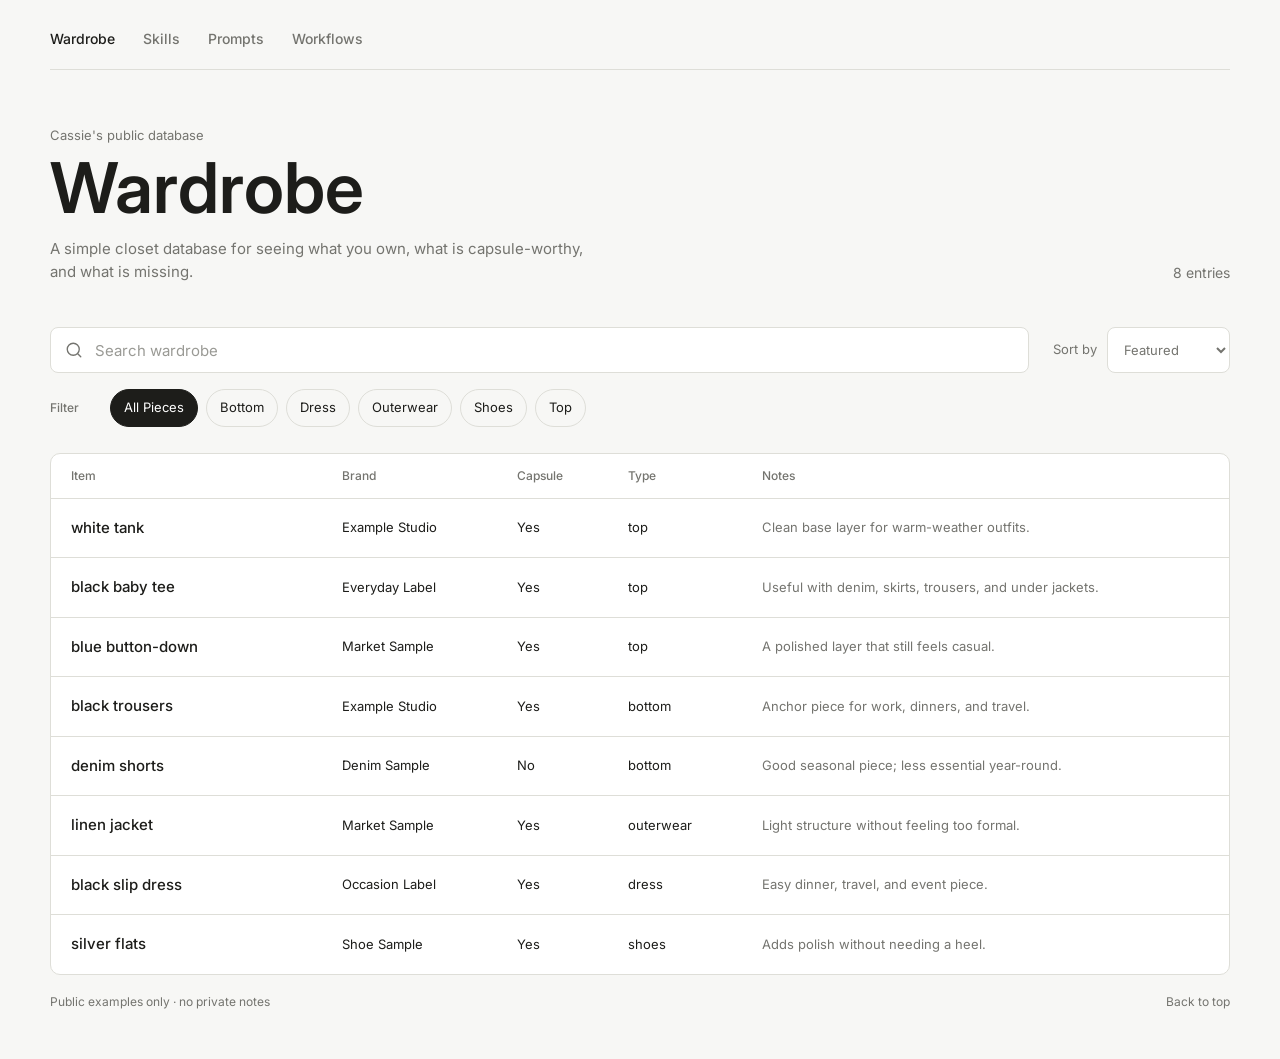
==== index.html @ f3ac70eb "Make wardrobe starter a skill" ====
<!doctype html>
<html lang="en">
  <head>
    <meta charset="UTF-8" />
    <meta name="viewport" content="width=device-width, initial-scale=1.0" />
    <meta name="description" content="A public index of small personal databases, prompts, and AI workflows." />
    <title>Cassie's Public Database</title>
    <link rel="preconnect" href="https://fonts.googleapis.com" />
    <link rel="preconnect" href="https://fonts.gstatic.com" crossorigin />
    <link href="https://fonts.googleapis.com/css2?family=Inter:wght@400;500;600&display=swap" rel="stylesheet" />
    <link rel="stylesheet" href="./styles.css" />
  </head>
  <body>
    <main class="page" id="top">
      <nav class="database-nav" id="databaseNav" aria-label="Public databases"></nav>

      <header class="page-header">
        <div class="header-copy">
          <p class="eyebrow">Cassie's public database</p>
          <h1 id="pageTitle">Skills</h1>
          <p id="pageIntro" class="intro">
            A shareable index of practical AI, analytics, and creative workflows.
          </p>
        </div>
        <p class="count"><span id="totalCount">0</span> entries</p>
      </header>

      <section class="controls" aria-label="Database controls">
        <label class="search-field">
          <span class="sr-only">Search database</span>
          <svg aria-hidden="true" viewBox="0 0 24 24"><path d="m21 21-4.35-4.35m2.35-5.65a8 8 0 1 1-16 0 8 8 0 0 1 16 0Z" /></svg>
          <input id="searchInput" type="search" placeholder="Search skills" autocomplete="off" />
        </label>

        <label class="sort-field">
          <span>Sort by</span>
          <select id="sortSelect">
            <option value="featured">Featured</option>
            <option value="az">A-Z</option>
            <option value="za">Z-A</option>
          </select>
        </label>

        <nav class="category-tabs" id="categoryTabs" aria-label="Filters"></nav>
      </section>

      <div class="table-wrap">
        <table>
          <thead id="tableHead"></thead>
          <tbody id="tableRows"></tbody>
        </table>
        <div class="empty-state" id="emptyState" hidden><p>No matching entries.</p></div>
      </div>

      <footer>
        <span id="sourceNote">Public examples only · no private notes</span>
        <button id="backToTop" type="button">Back to top</button>
      </footer>
    </main>

    <script src="./data.js"></script>
    <script src="./app.js"></script>
  </body>
</html>
---- styles.css ----
:root {
  --background: #f7f7f5;
  --surface: #ffffff;
  --text: #1d1d1a;
  --muted: #74746f;
  --border: #deded8;
  --hover: #f0f0ec;
  --ink: #11110f;
  --sage: #647467;
  --clay: #a35f45;
  --butter: #e8cf76;
}

* { box-sizing: border-box; }
html { scroll-behavior: smooth; }
body {
  margin: 0;
  min-width: 320px;
  min-height: 100vh;
  color: var(--text);
  background: var(--background);
  font-family: "Inter", -apple-system, BlinkMacSystemFont, "Segoe UI", sans-serif;
  font-size: 15px;
  line-height: 1.5;
  -webkit-font-smoothing: antialiased;
}

button, input, select { color: inherit; font: inherit; }

.page {
  width: min(1180px, calc(100% - 48px));
  margin: 0 auto;
  padding: 28px 0 48px;
}

.database-nav {
  display: flex;
  gap: 28px;
  overflow-x: auto;
  padding: 0 0 20px;
  border-bottom: 1px solid var(--border);
  scrollbar-width: none;
}

.database-nav::-webkit-scrollbar { display: none; }

.database-link {
  flex: 0 0 auto;
  color: var(--muted);
  font-size: 14px;
  font-weight: 500;
  text-decoration: none;
}

.database-link:hover,
.database-link.active { color: var(--text); }

.page-header {
  position: relative;
  display: grid;
  grid-template-columns: minmax(0, 1fr) auto;
  align-items: end;
  gap: 28px;
  margin: 56px 0 44px;
}

.eyebrow {
  margin: 0 0 8px;
  color: var(--muted);
  font-size: 13px;
}

h1 {
  margin: 0;
  font-size: clamp(42px, 6vw, 70px);
  font-weight: 600;
  letter-spacing: 0;
  line-height: .98;
}

.intro {
  max-width: 560px;
  margin: 16px 0 0;
  color: var(--muted);
  font-size: 15px;
}

.count {
  margin: 0;
  color: var(--muted);
  font-size: 14px;
}

.controls {
  display: grid;
  grid-template-columns: minmax(220px, 1fr) auto;
  gap: 16px 24px;
  align-items: center;
  margin-bottom: 24px;
}

.search-field {
  position: relative;
  display: flex;
  grid-column: 1;
  grid-row: 1;
  align-items: center;
}

.search-field svg {
  position: absolute;
  left: 15px;
  width: 18px;
  height: 18px;
  fill: none;
  stroke: var(--muted);
  stroke-linecap: round;
  stroke-width: 1.8;
}

.search-field input {
  width: 100%;
  height: 46px;
  padding: 0 16px 0 44px;
  border: 1px solid var(--border);
  border-radius: 8px;
  outline: none;
  background: var(--surface);
}

.search-field input:focus { border-color: var(--text); }
.search-field input::placeholder { color: #9a9a95; }

.sort-field {
  display: flex;
  grid-column: 2;
  grid-row: 1;
  align-items: center;
  gap: 10px;
  color: var(--muted);
  font-size: 13px;
}

.sort-field select {
  min-width: 120px;
  height: 46px;
  padding: 0 34px 0 12px;
  border: 1px solid var(--border);
  border-radius: 8px;
  outline: none;
  background: var(--surface);
}

.category-tabs {
  display: flex;
  flex-direction: column;
  grid-column: 1 / -1;
  grid-row: 2;
  gap: 10px;
  overflow-x: auto;
  padding-bottom: 2px;
  scrollbar-width: none;
}

.category-tabs::-webkit-scrollbar { display: none; }

.filter-group {
  display: flex;
  align-items: center;
  gap: 12px;
}

.filter-label {
  flex: 0 0 48px;
  color: var(--muted);
  font-size: 12px;
  font-weight: 500;
}

.filter-options {
  display: flex;
  gap: 8px;
}

.tab {
  flex: 0 0 auto;
  padding: 8px 13px;
  border: 1px solid var(--border);
  border-radius: 999px;
  background: transparent;
  cursor: pointer;
  font-size: 13px;
  text-transform: capitalize;
}

.tab:hover { background: var(--hover); }
.tab.active {
  color: white;
  border-color: var(--text);
  background: var(--text);
}

.table-wrap {
  overflow-x: auto;
  border: 1px solid var(--border);
  border-radius: 10px;
  background: var(--surface);
}

table {
  width: 100%;
  border-collapse: collapse;
  table-layout: auto;
}

th {
  padding: 13px 20px;
  color: var(--muted);
  border-bottom: 1px solid var(--border);
  font-size: 12px;
  font-weight: 500;
  text-align: left;
  white-space: nowrap;
}

td {
  padding: 18px 20px;
  border-bottom: 1px solid var(--border);
  vertical-align: middle;
  font-size: 13px;
}

tbody tr:last-child td { border-bottom: 0; }
tbody tr:hover { background: var(--hover); }

.primary-cell {
  min-width: 210px;
  color: var(--text);
  font-size: 15px;
  font-weight: 500;
}

.detail-cell {
  max-width: 560px;
  color: var(--muted);
  line-height: 1.45;
}

.tag-list {
  display: flex;
  flex-wrap: wrap;
  gap: 6px;
  min-width: 170px;
}

.tag-list span {
  padding: 4px 8px;
  border: 1px solid var(--border);
  border-radius: 999px;
  color: #565650;
  background: #fbfbf8;
  font-size: 12px;
  white-space: nowrap;
}

.action-cell { width: 88px; text-align: right; }

.copy-button {
  min-width: 64px;
  height: 34px;
  padding: 0 12px;
  border: 1px solid var(--border);
  border-radius: 999px;
  background: var(--surface);
  cursor: pointer;
  font-size: 13px;
}

.copy-button:hover {
  color: white;
  border-color: var(--text);
  background: var(--text);
}

.download-link {
  color: var(--text);
  font-size: 13px;
  text-decoration: underline;
  text-underline-offset: 3px;
  white-space: nowrap;
}

.download-link:hover { color: var(--muted); }

.empty-state {
  padding: 64px 20px;
  color: var(--muted);
  text-align: center;
}

footer {
  display: flex;
  justify-content: space-between;
  margin-top: 18px;
  color: var(--muted);
  font-size: 12px;
}

footer button {
  padding: 0;
  border: 0;
  background: none;
  cursor: pointer;
  font-size: 12px;
}

footer button:hover { color: var(--text); }

.sr-only {
  position: absolute;
  width: 1px;
  height: 1px;
  padding: 0;
  margin: -1px;
  overflow: hidden;
  clip: rect(0,0,0,0);
  white-space: nowrap;
  border: 0;
}

@media (max-width: 760px) {
  .page {
    width: min(100% - 28px, 1180px);
    padding-top: 20px;
  }

  .database-nav {
    gap: 22px;
    padding-bottom: 18px;
  }

  .page-header {
    grid-template-columns: 1fr;
    gap: 18px;
    margin: 42px 0 34px;
  }

  .count { justify-self: start; }

  .controls {
    grid-template-columns: 1fr;
    gap: 14px;
  }

  .search-field,
  .sort-field,
  .category-tabs {
    grid-column: 1;
    grid-row: auto;
  }

  .sort-field {
    justify-content: space-between;
  }

  .sort-field select { min-width: 160px; }

  .filter-group { align-items: flex-start; }
  .filter-label { padding-top: 8px; }
  .filter-options { overflow-x: auto; padding-bottom: 2px; }

  th,
  td {
    padding: 14px 16px;
  }

  .hide-mobile,
  th:has(+ .hide-mobile) {
    display: none;
  }

  .primary-cell { min-width: 180px; }
  .detail-cell { min-width: 260px; }
  footer { gap: 16px; }
}
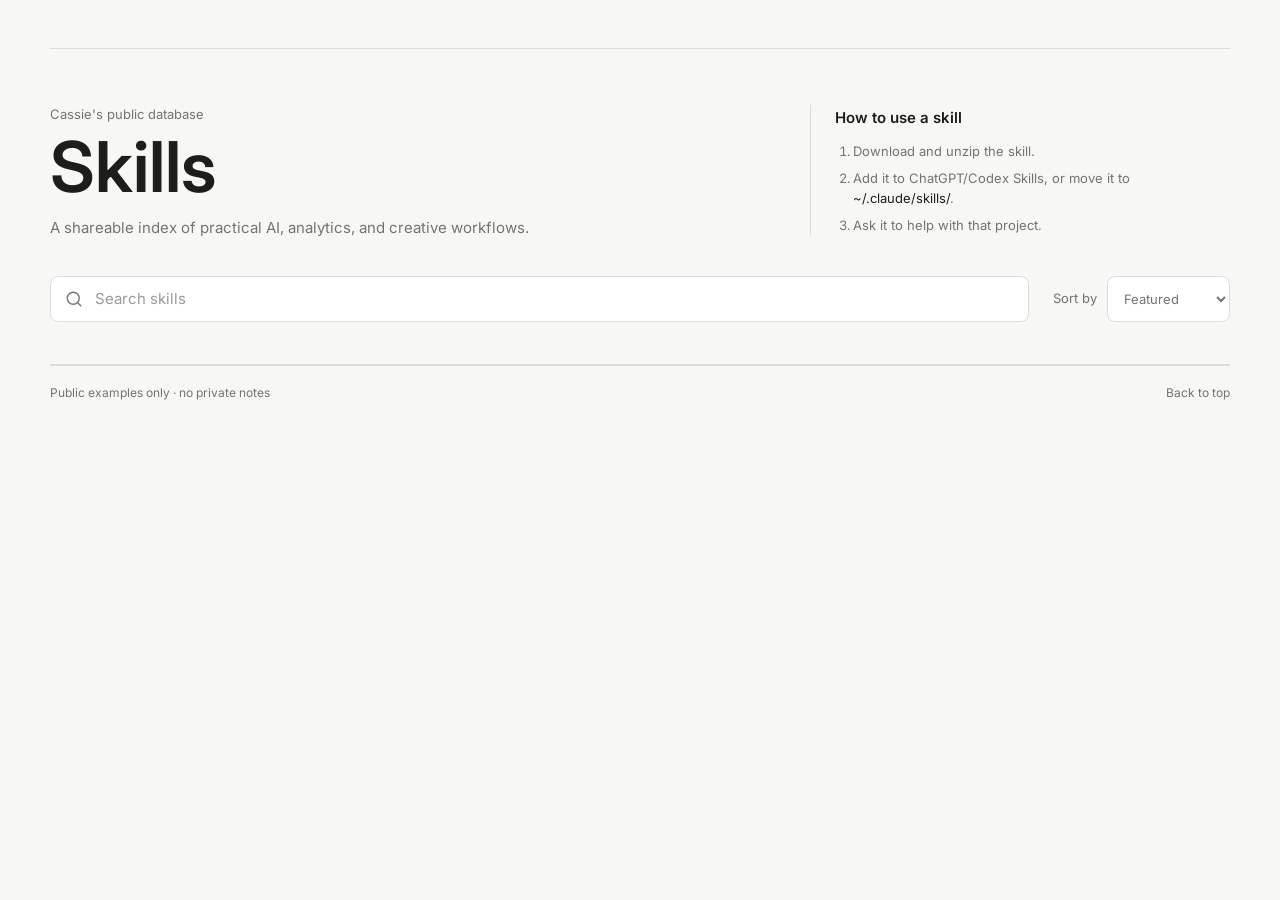
==== commit cdf77cbe: "Simplify skills index layout" ====
--- a/index.html
+++ b/index.html
@@ -22,7 +22,14 @@
             A shareable index of practical AI, analytics, and creative workflows.
           </p>
         </div>
-        <p class="count"><span id="totalCount">0</span> entries</p>
+        <aside class="usage-panel" aria-labelledby="usageTitle">
+          <h2 id="usageTitle">How to use a skill</h2>
+          <ol>
+            <li>Download and unzip the skill.</li>
+            <li>Add it to ChatGPT/Codex Skills, or move it to <code>~/.claude/skills/</code>.</li>
+            <li>Ask it to help with that project.</li>
+          </ol>
+        </aside>
       </header>
 
       <section class="controls" aria-label="Database controls">
--- a/styles.css
+++ b/styles.css
@@ -58,10 +58,10 @@
 .page-header {
   position: relative;
   display: grid;
-  grid-template-columns: minmax(0, 1fr) auto;
-  align-items: end;
-  gap: 28px;
-  margin: 56px 0 44px;
+  grid-template-columns: minmax(0, 1fr) minmax(280px, 420px);
+  align-items: start;
+  gap: 32px;
+  margin: 56px 0 36px;
 }
 
 .eyebrow {
@@ -85,10 +85,30 @@
   font-size: 15px;
 }
 
-.count {
+.usage-panel {
+  padding: 2px 0 0 24px;
+  border-left: 1px solid var(--border);
+}
+
+.usage-panel h2 {
+  margin: 0 0 12px;
+  font-size: 15px;
+  font-weight: 600;
+}
+
+.usage-panel ol {
+  display: grid;
+  gap: 8px;
   margin: 0;
-  color: var(--muted);
-  font-size: 14px;
+  padding-left: 18px;
+  color: var(--muted);
+  font-size: 13px;
+}
+
+.usage-panel code {
+  color: var(--text);
+  font-family: inherit;
+  font-size: 13px;
 }
 
 .controls {
@@ -345,7 +365,10 @@
     margin: 42px 0 34px;
   }
 
-  .count { justify-self: start; }
+  .usage-panel {
+    padding: 4px 0 0;
+    border-left: 0;
+  }
 
   .controls {
     grid-template-columns: 1fr;
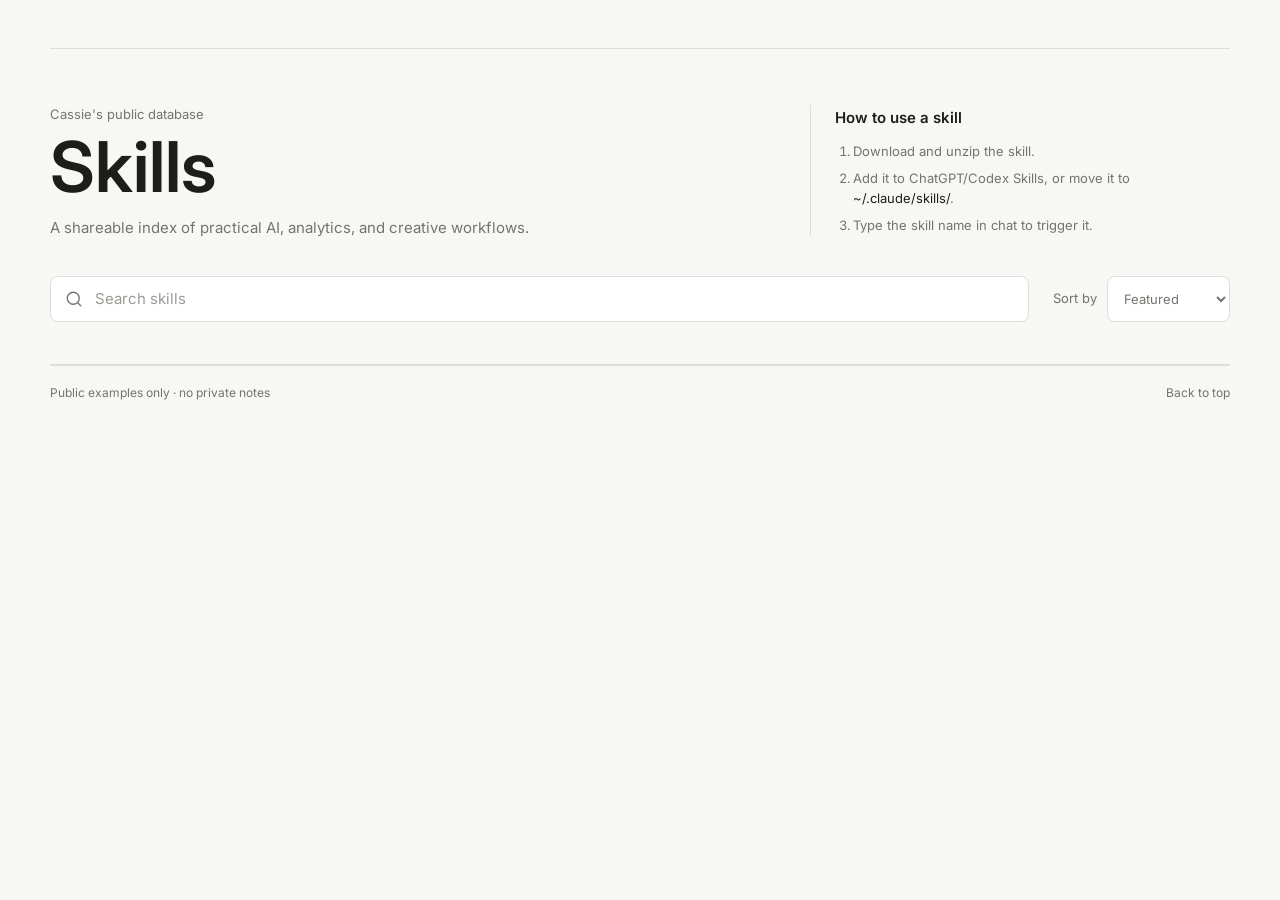
==== commit f86457d9: "Clarify skill trigger step" ====
--- a/index.html
+++ b/index.html
@@ -27,7 +27,7 @@
           <ol>
             <li>Download and unzip the skill.</li>
             <li>Add it to ChatGPT/Codex Skills, or move it to <code>~/.claude/skills/</code>.</li>
-            <li>Ask it to help with that project.</li>
+            <li>Type the skill name in chat to trigger it.</li>
           </ol>
         </aside>
       </header>
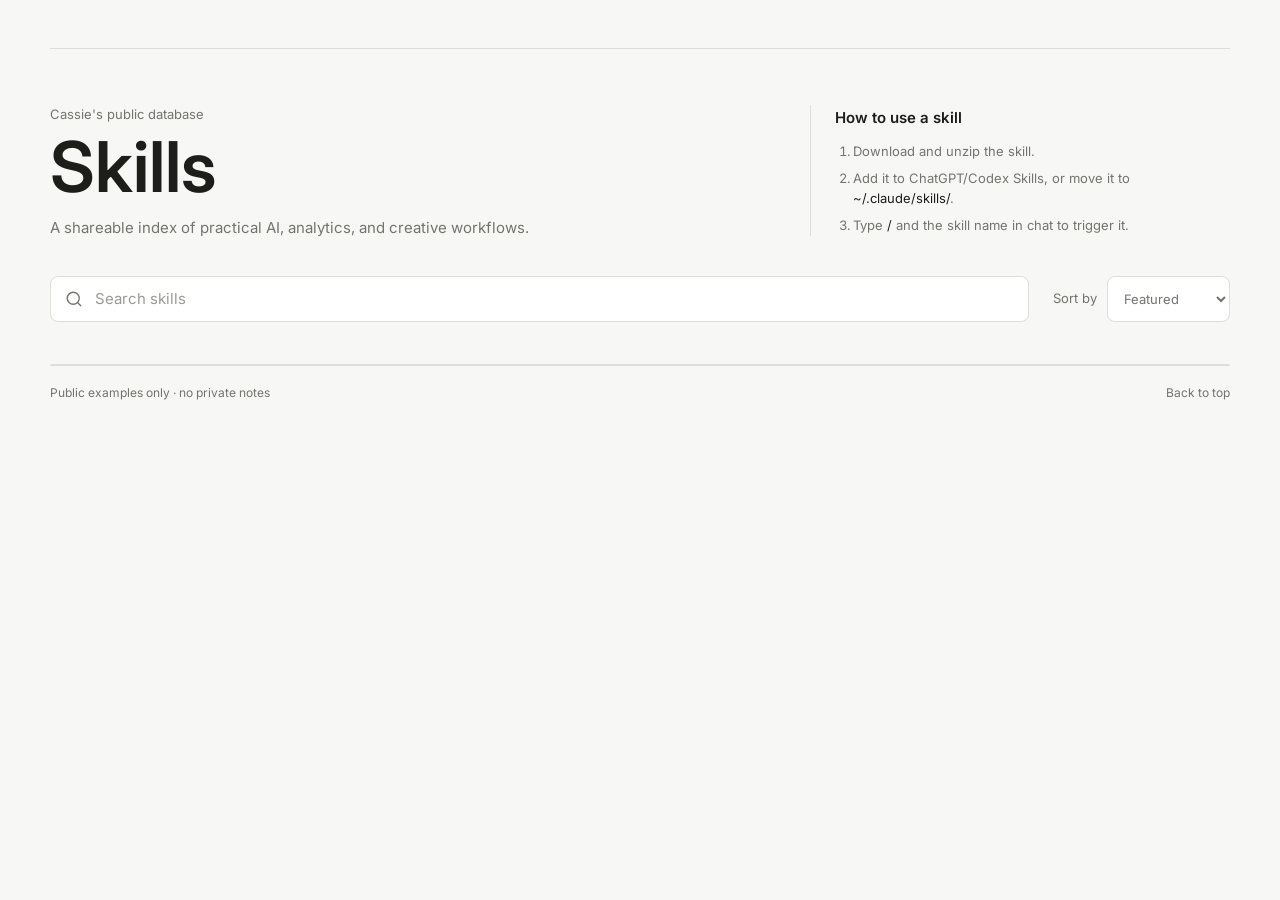
==== commit 2235fd45: "Clarify slash skill trigger" ====
--- a/index.html
+++ b/index.html
@@ -27,7 +27,7 @@
           <ol>
             <li>Download and unzip the skill.</li>
             <li>Add it to ChatGPT/Codex Skills, or move it to <code>~/.claude/skills/</code>.</li>
-            <li>Type the skill name in chat to trigger it.</li>
+            <li>Type <code>/</code> and the skill name in chat to trigger it.</li>
           </ol>
         </aside>
       </header>
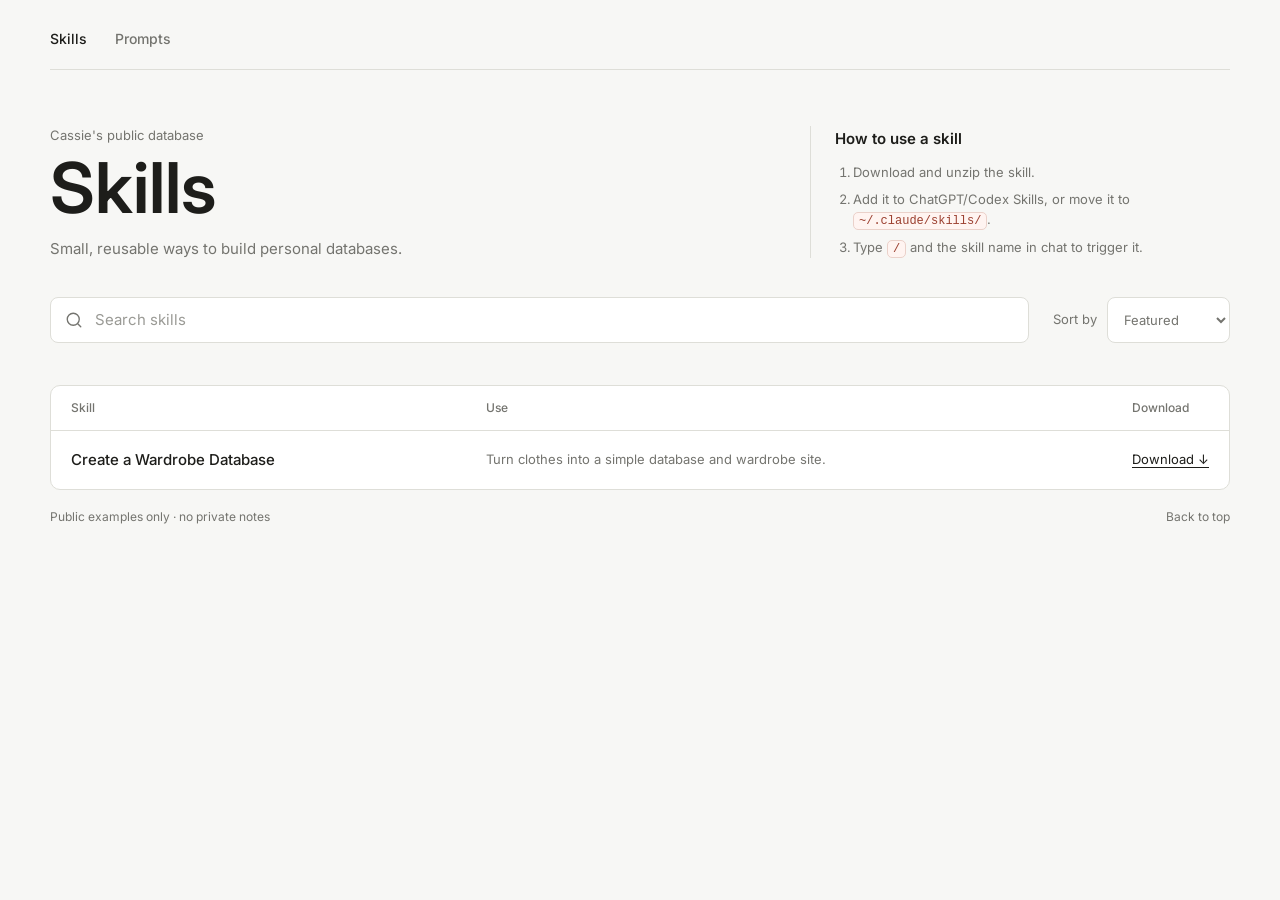
==== commit e47e5b28: "Add social preview image" ====
--- a/index.html
+++ b/index.html
@@ -4,6 +4,20 @@
     <meta charset="UTF-8" />
     <meta name="viewport" content="width=device-width, initial-scale=1.0" />
     <meta name="description" content="A public index of small personal databases, prompts, and AI workflows." />
+    <meta property="og:type" content="website" />
+    <meta property="og:site_name" content="Cassie's Public Database" />
+    <meta property="og:title" content="Cassie's Public Database" />
+    <meta property="og:description" content="A public index of small personal databases, prompts, and AI workflows." />
+    <meta property="og:url" content="https://personal-database-public.vercel.app/" />
+    <meta property="og:image" content="https://personal-database-public.vercel.app/assets/social-preview.png" />
+    <meta property="og:image:secure_url" content="https://personal-database-public.vercel.app/assets/social-preview.png" />
+    <meta property="og:image:type" content="image/png" />
+    <meta property="og:image:width" content="1200" />
+    <meta property="og:image:height" content="630" />
+    <meta name="twitter:card" content="summary_large_image" />
+    <meta name="twitter:title" content="Cassie's Public Database" />
+    <meta name="twitter:description" content="A public index of small personal databases, prompts, and AI workflows." />
+    <meta name="twitter:image" content="https://personal-database-public.vercel.app/assets/social-preview.png" />
     <title>Cassie's Public Database</title>
     <link rel="preconnect" href="https://fonts.googleapis.com" />
     <link rel="preconnect" href="https://fonts.gstatic.com" crossorigin />
--- a/styles.css
+++ b/styles.css
@@ -106,9 +106,13 @@
 }
 
 .usage-panel code {
-  color: var(--text);
-  font-family: inherit;
-  font-size: 13px;
+  padding: 1px 5px;
+  border: 1px solid #ead1ca;
+  border-radius: 5px;
+  color: #9b3f2f;
+  background: #fff4f1;
+  font-family: "SFMono-Regular", Consolas, "Liberation Mono", Menlo, monospace;
+  font-size: 12px;
 }
 
 .controls {
